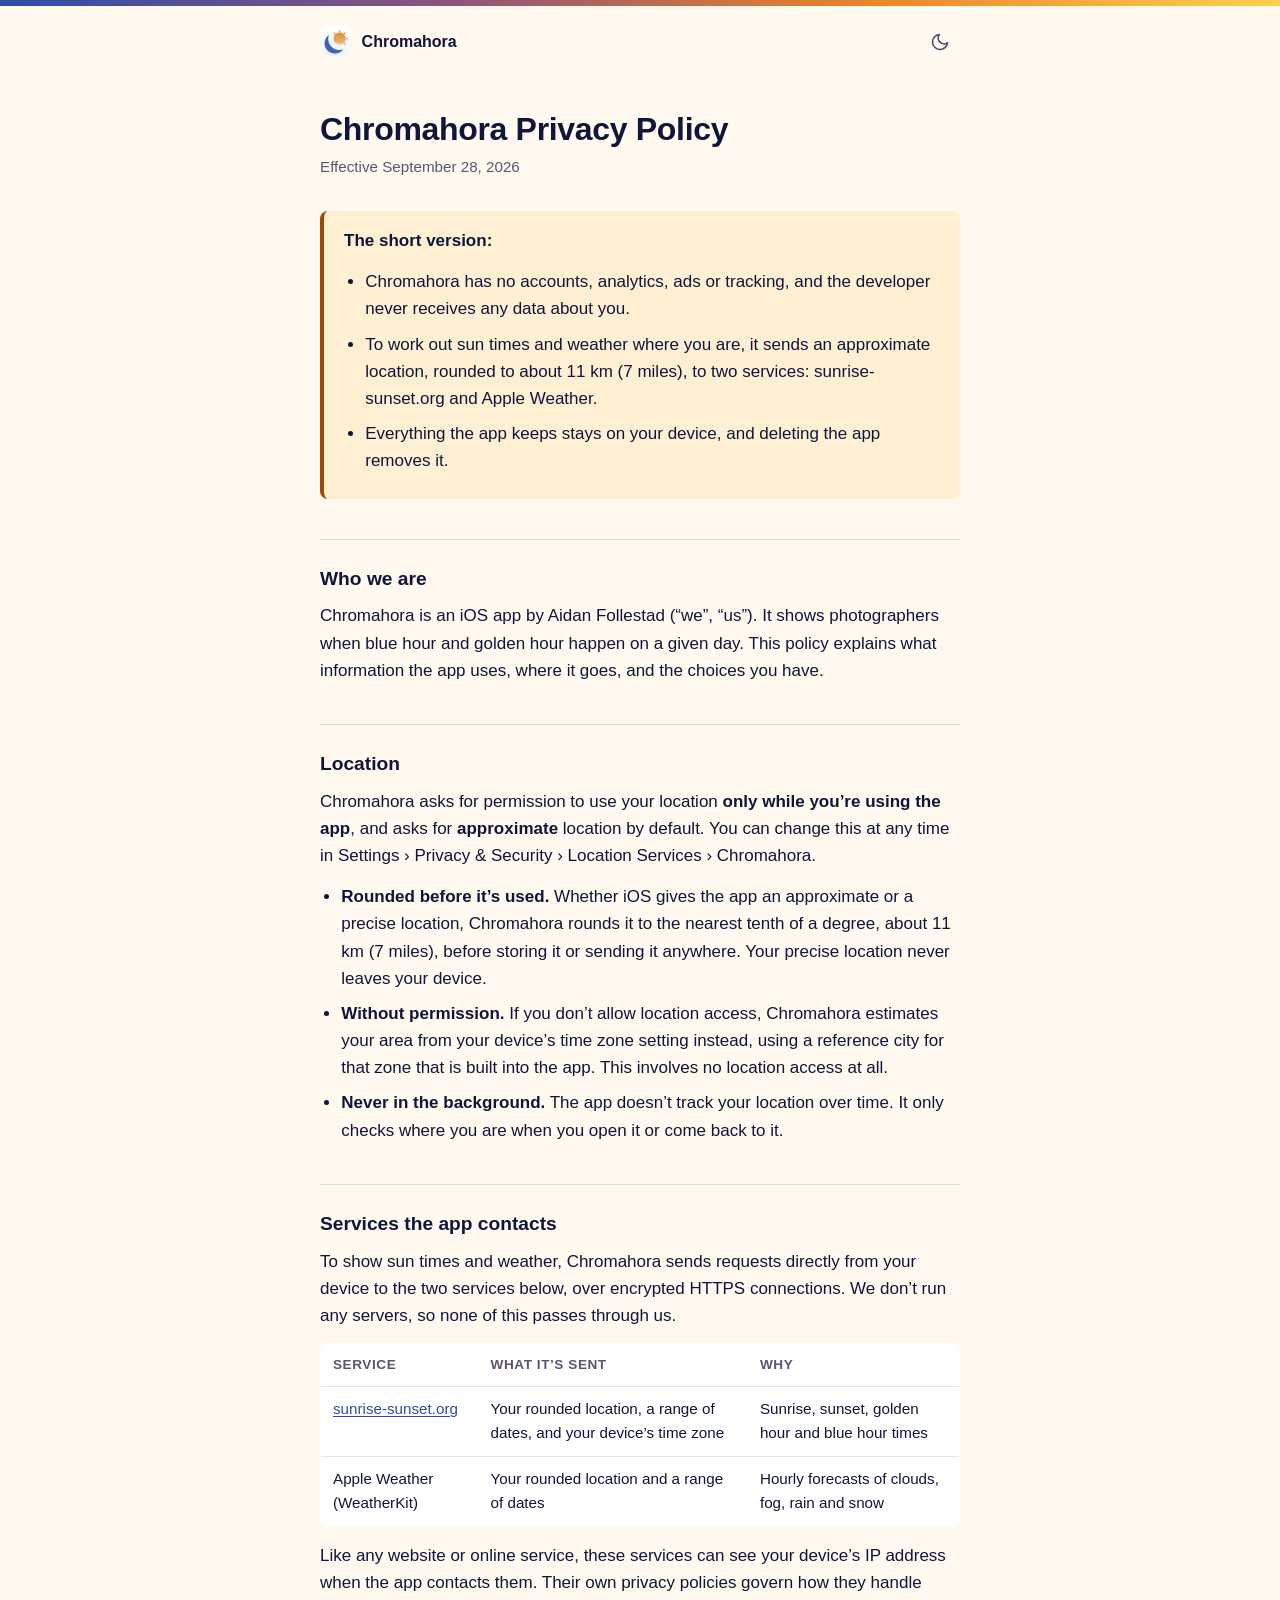
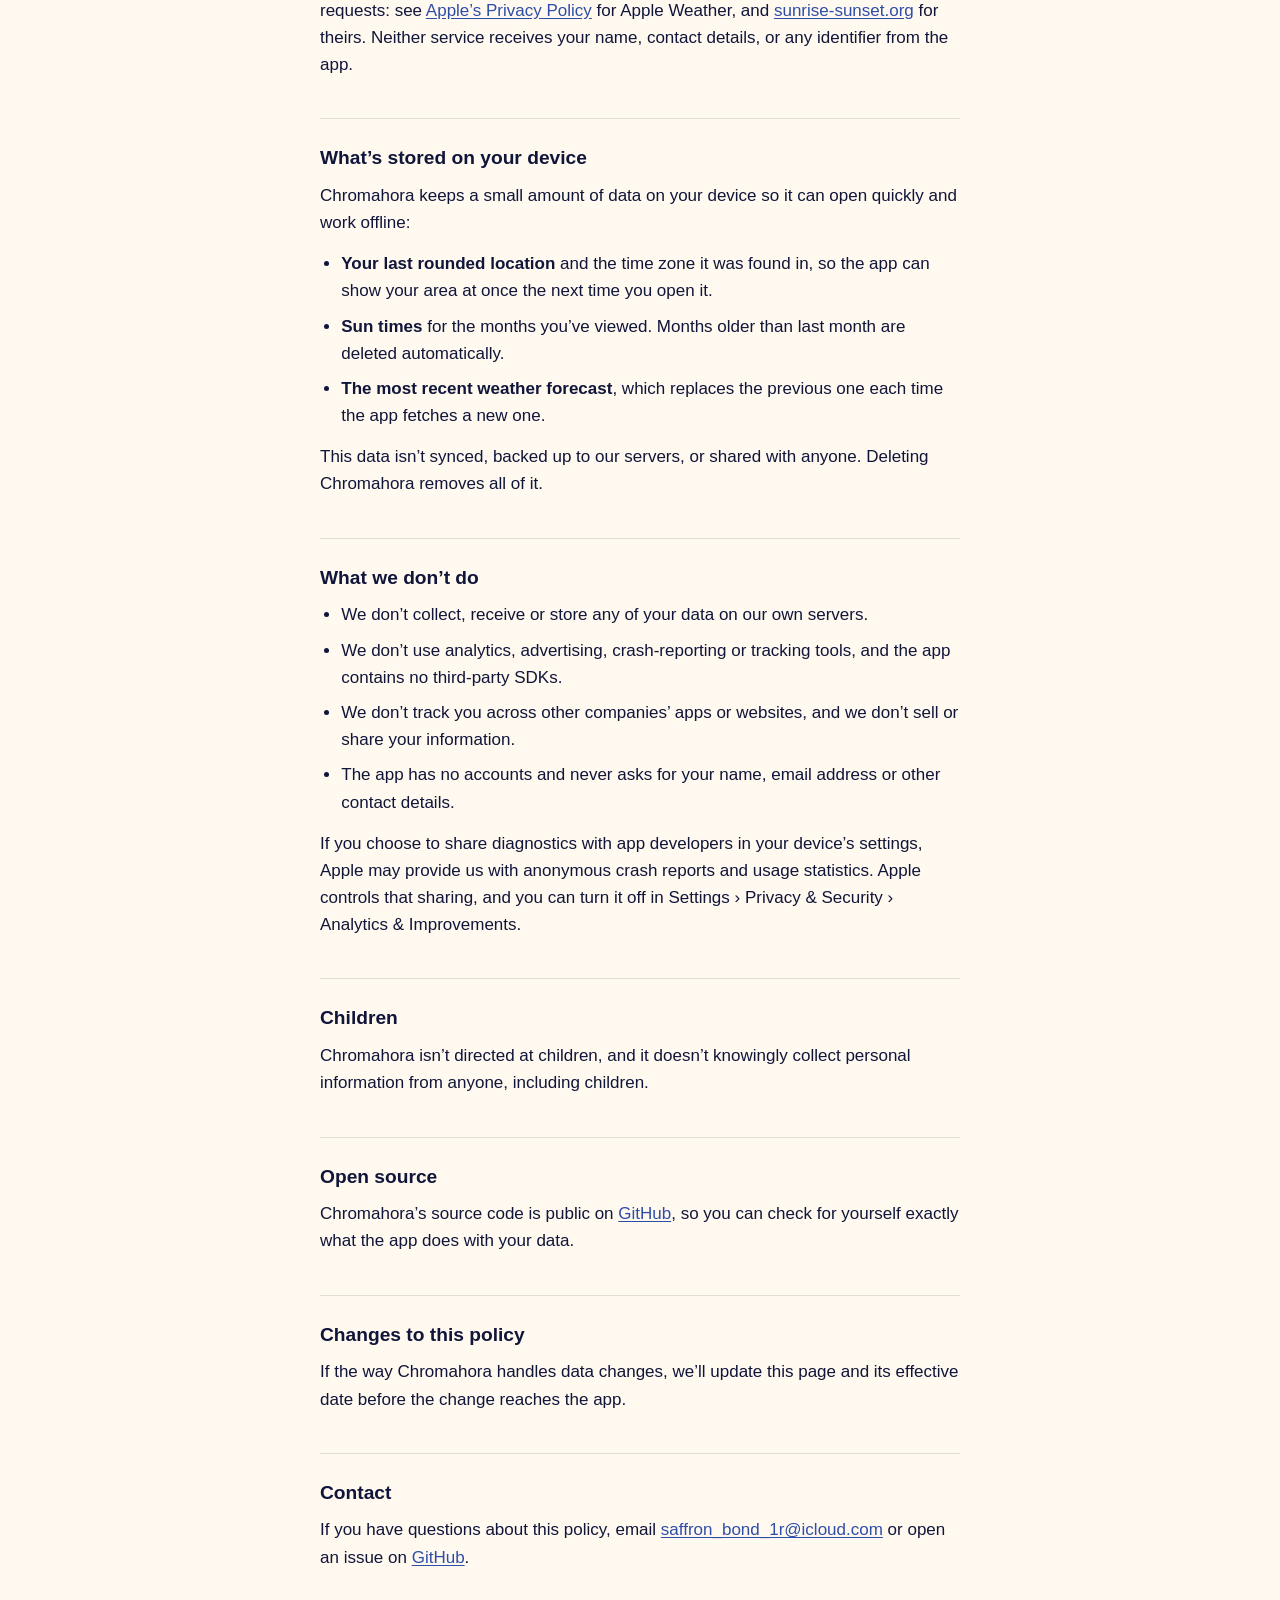
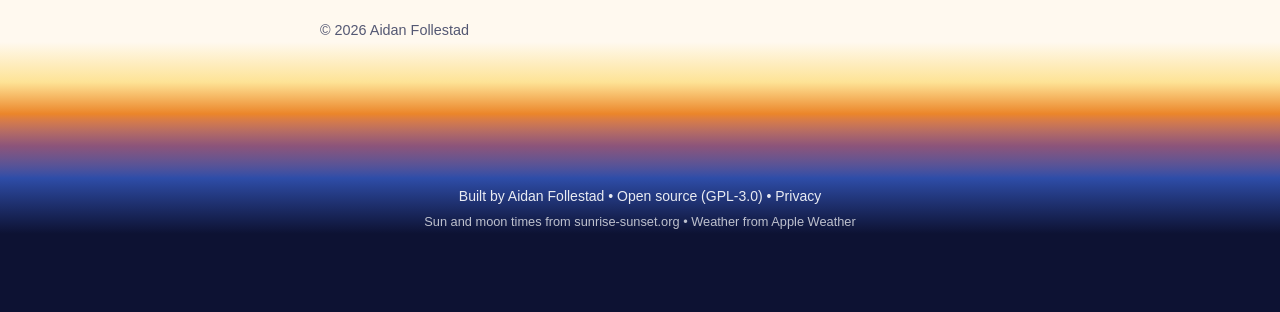
==== privacy.html @ eb7a379a "Move the privacy policy here from af.codes `privacy.html` carries the app's policy over verbatim, st" ====
<!DOCTYPE html>
<html lang="en">

<head>
    <meta charset="utf-8">
    <meta name="viewport" content="width=device-width, initial-scale=1">
    <title>Chromahora Privacy Policy</title>
    <meta name="description" content="How Chromahora handles your location and data.">
    <link rel="canonical" href="https://chromahora.af.codes/privacy.html">

    <meta name="theme-color" content="#fff9ef" media="(prefers-color-scheme: light)">
    <meta name="theme-color" content="#0d1233" media="(prefers-color-scheme: dark)">

    <link rel="icon" href="favicon.png" type="image/png" sizes="96x96">
    <link rel="apple-touch-icon" href="apple-touch-icon.png">

    <link rel="stylesheet" href="styles/index-common.css">
    <link rel="stylesheet" href="styles/privacy.css">

    <link rel="stylesheet" href="styles/index-dark.css" id="theme-dark" media="(prefers-color-scheme: dark)">
    <link rel="stylesheet" href="styles/index-light.css" id="theme-light"
        media="(prefers-color-scheme: no-preference), (prefers-color-scheme: light)">

    <script src="scripts/dark-mode.js" type="text/javascript"></script>
</head>

<body>
    <div class="day-band" aria-hidden="true"></div>

    <header class="policy-bar">
        <a class="policy-home" href="./">
            <picture class="policy-icon">
                <source srcset="images/app-icon-dark.png" data-theme="dark" media="(prefers-color-scheme: dark)">
                <img src="images/app-icon-light.png" alt="" width="256" height="256" decoding="async">
            </picture>
            Chromahora
        </a>
        <button class="top-btn theme-toggle" id="theme-toggle" aria-label="Toggle dark mode">
            <svg class="icon-sun" width="20" height="20" viewBox="0 0 24 24" fill="none" stroke="currentColor" stroke-width="2" stroke-linecap="round" stroke-linejoin="round">
                <circle cx="12" cy="12" r="5"/><line x1="12" y1="1" x2="12" y2="3"/><line x1="12" y1="21" x2="12" y2="23"/><line x1="4.22" y1="4.22" x2="5.64" y2="5.64"/><line x1="18.36" y1="18.36" x2="19.78" y2="19.78"/><line x1="1" y1="12" x2="3" y2="12"/><line x1="21" y1="12" x2="23" y2="12"/><line x1="4.22" y1="19.78" x2="5.64" y2="18.36"/><line x1="18.36" y1="5.64" x2="19.78" y2="4.22"/>
            </svg>
            <svg class="icon-moon" width="20" height="20" viewBox="0 0 24 24" fill="none" stroke="currentColor" stroke-width="2" stroke-linecap="round" stroke-linejoin="round">
                <path d="M21 12.79A9 9 0 1 1 11.21 3 7 7 0 0 0 21 12.79z"/>
            </svg>
        </button>
    </header>

    <!-- The policy's text is the one the app shipped with, moved here from
         af.codes. Change it only with the app's data handling, and update the
         effective date with it. -->
    <main class="policy">
        <header>
            <h1>Chromahora Privacy Policy</h1>
            <p class="meta">Effective September 28, 2026</p>
        </header>

        <div class="summary">
            <p><strong>The short version:</strong></p>
            <ul>
                <li>Chromahora has no accounts, analytics, ads or tracking, and the developer never receives any data about you.</li>
                <li>To work out sun times and weather where you are, it sends an approximate location, rounded to about 11 km (7 miles), to two services: sunrise-sunset.org and Apple Weather.</li>
                <li>Everything the app keeps stays on your device, and deleting the app removes it.</li>
            </ul>
        </div>

        <h2>Who we are</h2>
        <p>Chromahora is an iOS app by Aidan Follestad (“we”, “us”). It shows photographers when blue hour and golden hour happen on a given day. This policy explains what information the app uses, where it goes, and the choices you have.</p>

        <h2>Location</h2>
        <p>Chromahora asks for permission to use your location <strong>only while you’re using the app</strong>, and asks for <strong>approximate</strong> location by default. You can change this at any time in Settings › Privacy &amp; Security › Location Services › Chromahora.</p>
        <ul>
            <li><strong>Rounded before it’s used.</strong> Whether iOS gives the app an approximate or a precise location, Chromahora rounds it to the nearest tenth of a degree, about 11 km (7 miles), before storing it or sending it anywhere. Your precise location never leaves your device.</li>
            <li><strong>Without permission.</strong> If you don’t allow location access, Chromahora estimates your area from your device’s time zone setting instead, using a reference city for that zone that is built into the app. This involves no location access at all.</li>
            <li><strong>Never in the background.</strong> The app doesn’t track your location over time. It only checks where you are when you open it or come back to it.</li>
        </ul>

        <h2>Services the app contacts</h2>
        <p>To show sun times and weather, Chromahora sends requests directly from your device to the two services below, over encrypted HTTPS connections. We don’t run any servers, so none of this passes through us.</p>
        <table>
            <thead>
                <tr><th>Service</th><th>What it’s sent</th><th>Why</th></tr>
            </thead>
            <tbody>
                <tr>
                    <td data-label="Service"><a href="https://sunrise-sunset.org">sunrise-sunset.org</a></td>
                    <td data-label="What it’s sent">Your rounded location, a range of dates, and your device’s time zone</td>
                    <td data-label="Why">Sunrise, sunset, golden hour and blue hour times</td>
                </tr>
                <tr>
                    <td data-label="Service">Apple Weather (WeatherKit)</td>
                    <td data-label="What it’s sent">Your rounded location and a range of dates</td>
                    <td data-label="Why">Hourly forecasts of clouds, fog, rain and snow</td>
                </tr>
            </tbody>
        </table>
        <p>Like any website or online service, these services can see your device’s IP address when the app contacts them. Their own privacy policies govern how they handle requests: see <a href="https://www.apple.com/legal/privacy/">Apple’s Privacy Policy</a> for Apple Weather, and <a href="https://sunrise-sunset.org">sunrise-sunset.org</a> for theirs. Neither service receives your name, contact details, or any identifier from the app.</p>

        <h2>What’s stored on your device</h2>
        <p>Chromahora keeps a small amount of data on your device so it can open quickly and work offline:</p>
        <ul>
            <li><strong>Your last rounded location</strong> and the time zone it was found in, so the app can show your area at once the next time you open it.</li>
            <li><strong>Sun times</strong> for the months you’ve viewed. Months older than last month are deleted automatically.</li>
            <li><strong>The most recent weather forecast</strong>, which replaces the previous one each time the app fetches a new one.</li>
        </ul>
        <p>This data isn’t synced, backed up to our servers, or shared with anyone. Deleting Chromahora removes all of it.</p>

        <h2>What we don’t do</h2>
        <ul>
            <li>We don’t collect, receive or store any of your data on our own servers.</li>
            <li>We don’t use analytics, advertising, crash-reporting or tracking tools, and the app contains no third-party SDKs.</li>
            <li>We don’t track you across other companies’ apps or websites, and we don’t sell or share your information.</li>
            <li>The app has no accounts and never asks for your name, email address or other contact details.</li>
        </ul>
        <p>If you choose to share diagnostics with app developers in your device’s settings, Apple may provide us with anonymous crash reports and usage statistics. Apple controls that sharing, and you can turn it off in Settings › Privacy &amp; Security › Analytics &amp; Improvements.</p>

        <h2>Children</h2>
        <p>Chromahora isn’t directed at children, and it doesn’t knowingly collect personal information from anyone, including children.</p>

        <h2>Open source</h2>
        <p>Chromahora’s source code is public on <a href="https://github.com/afollestad/Chromahora">GitHub</a>, so you can check for yourself exactly what the app does with your data.</p>

        <h2>Changes to this policy</h2>
        <p>If the way Chromahora handles data changes, we’ll update this page and its effective date before the change reaches the app.</p>

        <h2>Contact</h2>
        <p>If you have questions about this policy, email <a href="mailto:saffron_bond_1r@icloud.com">saffron_bond_1r@icloud.com</a> or open an issue on <a href="https://github.com/afollestad/Chromahora/issues">GitHub</a>.</p>

        <footer>© 2026 Aidan Follestad</footer>
    </main>

    <footer class="site-footer">
        <p>
            Built by <a href="https://af.codes" target="_blank">Aidan Follestad</a> &#8226;
            <a href="https://github.com/afollestad/Chromahora">Open source</a>
            (<a href="https://www.gnu.org/licenses/gpl-3.0.html">GPL-3.0</a>) &#8226;
            <a href="privacy.html" aria-current="page">Privacy</a>
        </p>
        <p class="footer-sources">
            Sun and moon times from <a href="https://sunrise-sunset.org">sunrise-sunset.org</a> &#8226;
            Weather from <a href="https://weatherkit.apple.com/legal-attribution.html">Apple Weather</a>
        </p>
    </footer>

    <!-- Do NOT rename this to a generic "back to top" name (jump-to-top, back-to-top,
         scroll-to-top): ad-block cosmetic filters hide those id/class names, which
         makes the button vanish in browsers with a content blocker. -->
    <button class="overview-return" id="overview-return" aria-label="Scroll to top">
        <svg width="20" height="20" viewBox="0 0 24 24" fill="none" stroke="currentColor" stroke-width="2" stroke-linecap="round" stroke-linejoin="round">
            <line x1="12" y1="19" x2="12" y2="5"/>
            <polyline points="5 12 12 5 19 12"/>
        </svg>
    </button>

    <script src="scripts/overview-return.js" type="text/javascript"></script>
</body>

</html>
---- styles/index-common.css ----
/* Theme-independent layout for chromahora.af.codes.
   Color tokens and the skies painted with them live in index-light.css /
   index-dark.css. */

:root {
    --font: -apple-system, BlinkMacSystemFont, "SF Pro Text", "Segoe UI", Roboto, "Helvetica Neue", Arial, sans-serif;

    /* The app's DayPhase colors, plus SkyGradient.duskBridge, the mauve the app
       blends blue and golden hours through instead of a muddy olive. Every sky
       on the page is painted from these. */
    --night: #0d1233;
    --blue-hour: #2e4da8;
    --dusk: #8c547a;
    --golden-hour: #eb8529;
    --daylight: #fcd14d;

    /* Scroll-to-top button geometry. The footer derives its bottom padding from
       these, so the button and the footer text can never collide. */
    --fab-size: 2.5rem;
    --fab-inset: 1.5rem;
}

*,
*::before,
*::after {
    box-sizing: border-box;
}

html {
    -webkit-text-size-adjust: 100%;
    text-size-adjust: 100%;
}

body {
    margin: 0;
    font-family: var(--font);
    line-height: 1.5;
    background: var(--bg);
    color: var(--fg);
    -webkit-font-smoothing: antialiased;
}

h1,
h2,
p {
    margin: 0;
}

img {
    display: block;
    max-width: 100%;
    height: auto;
}

/* Every themed image is a <picture> so it can carry a dark variant. Left
   inline it would put the block-level image in an inline box, adding a
   line-height gap under it. */
picture {
    display: block;
}

a {
    color: inherit;
}

a:focus-visible,
button:focus-visible {
    outline: 2px solid var(--accent);
    outline-offset: 2px;
}

.container {
    max-width: 68rem;
    margin: 0 auto;
    padding: 0 1.25rem;
}

/* Hero ------------------------------------------------------------------- */

.section-hero {
    /* .hero-sky, .top-brand and .top-actions are absolute; without this they
       would anchor to the initial containing block instead of the hero. The
       glow is wider than narrow viewports, so it's clipped here rather than
       scrolling the page sideways. */
    position: relative;
    overflow: hidden;
    overflow: clip;
    padding: 6rem 0 5rem;
    text-align: center;
}

/* The theme sheets paint the sky: a sunrise glow on the light page, a dusk
   glow under stars on the dark one. It fades out before the hero's bottom
   edge, where the clip would otherwise cut the glow off in a line. */
.hero-sky {
    position: absolute;
    inset: 0;
    pointer-events: none;
    -webkit-mask-image: linear-gradient(to bottom, #000 70%, transparent 100%);
    mask-image: linear-gradient(to bottom, #000 70%, transparent 100%);
}

.hero-sky::before {
    content: "";
    position: absolute;
    inset: 0;
}

.hero-copy,
.hero-devices,
.top-brand,
.top-actions {
    position: relative;
    z-index: 1;
}

/* Top brand and actions -------------------------------------------------- */

.top-brand,
.top-actions {
    position: absolute;
    top: 1rem;
    height: 2.5rem;
    display: flex;
    align-items: center;
}

.top-brand {
    left: 1.5rem;
}

.top-actions {
    right: 1.5rem;
    gap: .5rem;
}

.top-brand .brand-logo {
    display: inline-flex;
    padding: .25rem;
    border-radius: 50%;
}

.top-brand .brand-logo img {
    width: 2rem;
    border-radius: 50%;
}

.top-btn {
    display: inline-flex;
    align-items: center;
    justify-content: center;
    width: 2.5rem;
    height: 2.5rem;
    padding: 0;
    border: none;
    border-radius: 50%;
    background: none;
    color: inherit;
    cursor: pointer;
    opacity: .75;
    transition: opacity .2s ease, color .2s ease;
}

@media (hover: hover) and (pointer: fine) {
    .top-btn:hover {
        opacity: 1;
        color: var(--accent);
    }
}

.top-btn:focus-visible {
    opacity: 1;
}

.theme-toggle .icon-sun,
.theme-toggle .icon-moon {
    display: none;
}

/* App icon and title ----------------------------------------------------- */

/* Rendered from AppIcon.icon with Icon Composer's ictool, so the plate, glass
   and corner mask are already in the image; drop-shadow follows its alpha. */
.app-icon {
    width: 7rem;
    margin: 0 auto;
}

.app-icon img {
    width: 100%;
    filter: drop-shadow(0 .6rem 1.2rem var(--icon-shadow));
}

.hero-copy h1 {
    display: inline-block;
    margin-top: 1.5rem;
    font-size: clamp(2.75rem, 7vw, 4.25rem);
    font-weight: 700;
    letter-spacing: -.035em;
    line-height: 1.1;
    color: var(--fg);
}

/* The name is painted with the day's light, blue hour through golden hour,
   wherever text can be a gradient's clip; elsewhere it stays plain --fg. */
@supports ((-webkit-background-clip: text) or (background-clip: text)) {
    .hero-copy h1 {
        background: var(--title-gradient);
        -webkit-background-clip: text;
        background-clip: text;
        -webkit-text-fill-color: transparent;
    }
}

.tagline {
    max-width: 35rem;
    margin: 1rem auto 0;
    font-size: clamp(1.05rem, 1.6vw, 1.2rem);
    line-height: 1.55;
    color: var(--secondary);
}

/* Buttons ---------------------------------------------------------------- */

.cta-row {
    display: flex;
    flex-wrap: wrap;
    justify-content: center;
    gap: .75rem;
    margin-top: 2rem;
}

.app-store,
.btn-ghost {
    border-radius: .55rem;
    transition: transform .3s cubic-bezier(0.34, 1.56, 0.64, 1);
}

/* Apple's badge artwork, unaltered and at least the 40px tall its guidelines
   ask for. Its own rounded corners set the ghost button's radius. */
.app-store img {
    width: auto;
    height: 3rem;
}

.btn-ghost {
    display: inline-flex;
    align-items: center;
    justify-content: center;
    gap: .5rem;
    height: 3rem;
    padding: 0 1.2rem;
    border: 1px solid var(--hairline-strong);
    background: var(--ghost-bg);
    -webkit-backdrop-filter: blur(12px);
    backdrop-filter: blur(12px);
    color: var(--fg);
    font-size: .95rem;
    font-weight: 600;
    text-decoration: none;
    white-space: nowrap;
}

/* Two-line label, shorter together than the button, so it stays level with
   the badge. */
.btn-stack {
    display: inline-flex;
    flex-direction: column;
    align-items: center;
    line-height: 1.15;
}

.btn-subtext {
    font-size: .7rem;
    font-weight: 500;
    color: var(--secondary);
}

@media (hover: hover) and (pointer: fine) {
    .app-store:hover,
    .btn-ghost:hover {
        transform: scale(1.03);
    }
}

/* Devices ---------------------------------------------------------------- */

/* The captures are full-screen and square-cornered. Each frame sizes from its
   screen width, --w, so the bezel and both radii scale with it at every
   width. */
.device {
    position: relative;
    margin: 0 auto;
    padding: var(--bezel);
    width: calc(var(--w) + 2 * var(--bezel));
    border-radius: calc(var(--radius) + var(--bezel));
    background: #050506;
    box-shadow:
        inset 0 0 0 1px rgba(255, 255, 255, .1),
        0 0 0 1px var(--device-rim),
        0 2px 4px rgba(0, 0, 0, .08),
        0 1.5rem 3rem -1rem var(--device-shadow),
        0 3rem 6rem -2rem var(--device-shadow);
}

.device img {
    width: 100%;
    border-radius: var(--radius);
}

/* iPhone 18 Pro: a 402pt-wide screen with 62pt display corners. */
.phone {
    --w: min(290px, 62vw);
    --bezel: calc(var(--w) * .036);
    --radius: calc(var(--w) * .154);
}

.phone img {
    aspect-ratio: 603 / 1311;
}

/* The Dynamic Island draws outside the app, so the captures leave room for it
   without showing it: 126 by 37pt, 11pt below the screen's top edge. */
.phone::after {
    content: "";
    position: absolute;
    top: calc(var(--bezel) + var(--w) * .027);
    left: 50%;
    width: calc(var(--w) * .313);
    height: calc(var(--w) * .093);
    border-radius: 999px;
    background: #000;
    transform: translateX(-50%);
}

/* iPad Pro 13-inch: a 1032pt-wide screen with 18pt display corners. */
.tablet {
    --w: min(400px, 80vw);
    --bezel: calc(var(--w) * .03);
    --radius: calc(var(--w) * .0175);
}

.tablet img {
    aspect-ratio: 1032 / 1376;
}

/* Apple Watch Series 12 (46mm). Its display is black around the content, so
   a black bezel lets the screen's edge vanish the way it does on the watch,
   inside a ring of case and a Digital Crown on the right. */
.watch {
    --w: min(160px, 30vw);
    --bezel: calc(var(--w) * .07);
    --radius: calc(var(--w) * .2);
    --case: calc(var(--w) * .03);
    background: #000;
    box-shadow:
        inset 0 0 0 1px rgba(255, 255, 255, .08),
        0 0 0 var(--case) var(--watch-case),
        0 0 0 calc(var(--case) + 1px) var(--device-rim),
        0 1rem 2rem -.75rem var(--device-shadow),
        0 2rem 4rem -1.5rem var(--device-shadow);
}

.watch img {
    aspect-ratio: 416 / 496;
}

.watch::after {
    content: "";
    position: absolute;
    top: 22%;
    right: calc(-1 * var(--case) - var(--w) * .045);
    width: calc(var(--w) * .06);
    height: calc(var(--w) * .2);
    border-radius: calc(var(--w) * .02);
    background: var(--watch-crown);
    box-shadow: 0 0 0 1px var(--device-rim);
}

/* The phone stays on the copy's center line, since the watch is often below
   the fold on first load, and centering the pair would leave the phone off
   center alone. The watch's box is 1.14 screens wide, so .57 centers it on the
   phone's right edge. It hangs below the phone, clear of the timeline's
   labels, and 22vw keeps its crown at least 15px from the viewport's edge on
   phones. */
.hero-devices {
    --watch-w: min(150px, 22vw);
    width: fit-content;
    margin: 4rem auto 0;
}

.hero-devices .phone {
    --w: min(300px, 58vw);
}

.hero-devices .watch {
    --w: var(--watch-w);
    position: absolute;
    left: calc(100% - var(--watch-w) * .57);
    bottom: -4%;
}

/* Features --------------------------------------------------------------- */

.section-feature {
    padding: 5rem 0;
}

.feature-split {
    max-width: 60rem;
    display: grid;
    grid-template-columns: 1fr 1fr;
    align-items: center;
    gap: 4rem;
}

.feature-split-reverse .feature-text {
    order: 2;
}

.feature-text {
    max-width: 28rem;
    justify-self: center;
}

.section-centered {
    text-align: center;
}

.section-centered .feature-copy {
    max-width: 36rem;
    margin-left: auto;
    margin-right: auto;
}

.section-feature h2 {
    margin-top: 1rem;
    font-size: clamp(1.9rem, 3.5vw, 2.6rem);
    font-weight: 700;
    letter-spacing: -.03em;
    line-height: 1.1;
}

.feature-copy {
    margin-top: 1rem;
    font-size: 1.1rem;
    line-height: 1.6;
    color: var(--secondary);
}

/* Section labels are tinted capsules like the app's own timeline labels, each
   filled with a phase's color. */
.chip {
    display: inline-flex;
    padding: .3rem .85rem;
    border-radius: 999px;
    background: var(--chip-bg);
    color: var(--chip-fg);
    font-size: .875rem;
    font-weight: 600;
    box-shadow:
        inset 0 0 0 1px rgba(255, 255, 255, .2),
        inset 0 1px 0 rgba(255, 255, 255, .3),
        0 1px 2px rgba(0, 0, 0, .1),
        0 .35rem .9rem -.35rem var(--chip-bg);
}

.chip-blue {
    --chip-bg: var(--blue-hour);
    --chip-fg: #fff;
}

.chip-golden {
    --chip-bg: var(--golden-hour);
    --chip-fg: #1a1205;
}

.chip-daylight {
    --chip-bg: var(--daylight);
    --chip-fg: #1a1205;
}

.chip-mauve {
    --chip-bg: var(--dusk);
    --chip-fg: #fff;
}

.chip-night {
    --chip-bg: var(--night);
    --chip-fg: #fff;
}

/* Widgets ---------------------------------------------------------------- */

/* A medium widget's image is two small ones plus 36px at the captures' 2x, so
   the gap is that share of a column at every width, and rows stay level. Four
   columns, three gaps and the wallpaper's padding come to 4.93 columns. The
   wallpaper keeps every widget's sky clear of the page behind it, night's
   included. */
.section-centered .container {
    container-type: inline-size;
}

.widget-grid {
    --columns: 4;
    --span: 4.93;
    /* 100vw counts a desktop scrollbar, so the fallback leaves room for one. */
    --col: min(166px, calc((100vw - 3.75rem) / var(--span)));
    --widget-gap: calc(var(--col) * 36 / 332);
    display: grid;
    grid-template-columns: repeat(var(--columns), var(--col));
    grid-auto-flow: dense;
    gap: var(--widget-gap);
    width: fit-content;
    margin: 3rem auto 0;
    padding: calc(var(--col) * .3);
    border-radius: calc(var(--col) * .3);
    background: var(--wallpaper);
    box-shadow: var(--wallpaper-shadow);
}

@supports (width: 1cqi) {
    .widget-grid {
        --col: min(166px, calc(100cqi / var(--span)));
    }
}

.widget {
    width: 100%;
    filter: drop-shadow(0 .4rem .8rem rgba(0, 0, 0, .18));
}

.widget-medium {
    grid-column: span 2;
}

/* Watch ------------------------------------------------------------------ */

.watch-row {
    display: flex;
    justify-content: center;
    gap: clamp(1rem, 5vw, 3.5rem);
    margin-top: 3.5rem;
}

.watch-row .watch {
    --w: min(170px, 21vw);
    margin: 0;
}

/* Footer ----------------------------------------------------------------- */

.site-footer {
    /* The scroll-to-top button is fixed over the bottom-right corner, and at
       narrow widths this text is wide enough to run under it once the page is
       scrolled to the end. Reserve the button's band plus a gap. */
    padding: 9rem 1.25rem calc(var(--fab-inset) + var(--fab-size) + 1rem);
    text-align: center;
    font-size: .875rem;
    color: var(--footer-fg);
}

.footer-sources {
    margin-top: .35rem;
    font-size: .8rem;
    opacity: .8;
}

.site-footer a {
    text-decoration: none;
}

@media (hover: hover) and (pointer: fine) {
    .site-footer a:hover {
        text-decoration: underline;
    }
}

/* Scroll-to-top ---------------------------------------------------------- */

/* Do NOT rename this to a generic "back to top" name (jump-to-top, back-to-top,
   scroll-to-top): ad-block cosmetic filters hide those id/class names, which
   makes the button vanish in browsers with a content blocker. Glass, like the
   app's floating chrome. */
.overview-return {
    position: fixed;
    right: var(--fab-inset);
    bottom: var(--fab-inset);
    z-index: 300;
    display: flex;
    align-items: center;
    justify-content: center;
    width: var(--fab-size);
    height: var(--fab-size);
    padding: 0;
    border: 1px solid var(--fab-border);
    border-radius: 50%;
    background: var(--fab-bg);
    -webkit-backdrop-filter: blur(12px) saturate(160%);
    backdrop-filter: blur(12px) saturate(160%);
    color: var(--fab-fg);
    box-shadow: 0 4px 16px var(--fab-shadow);
    cursor: pointer;
    opacity: 0;
    visibility: hidden;
    transform: translateY(.5rem);
    transition: opacity .25s ease, transform .3s cubic-bezier(0.34, 1.56, 0.64, 1), visibility .25s ease;
}

.overview-return.visible {
    opacity: 1;
    visibility: visible;
    transform: translateY(0);
}

@media (hover: hover) and (pointer: fine) {
    .overview-return.visible:hover {
        transform: translateY(0) scale(1.05);
    }
}

/* Responsive ------------------------------------------------------------- */

@media (max-width: 820px) {
    .section-feature {
        padding: 4rem 0;
    }

    .feature-split {
        grid-template-columns: 1fr;
        gap: 2.5rem;
        text-align: center;
    }

    .feature-split-reverse .feature-text {
        order: 0;
    }

    .feature-text {
        max-width: 34rem;
    }
}

/* Two columns, where four would shrink a widget's text past reading. A medium
   widget takes a row, and dense flow pulls the small ones up in pairs. */
@media (max-width: 760px) {
    .widget-grid {
        --columns: 2;
        --span: 2.71;
    }
}

@media (max-width: 600px) {
    .section-hero {
        padding: 5rem 0 3.5rem;
    }

    .app-icon {
        width: 5.5rem;
    }

    .hero-devices {
        margin-top: 3rem;
    }
}

@media (prefers-reduced-motion: reduce) {
    *,
    *::before,
    *::after {
        transition-duration: .01ms !important;
        animation-duration: .01ms !important;
    }

    .app-store:hover,
    .btn-ghost:hover,
    .overview-return.visible:hover {
        transform: none;
    }
}
---- styles/privacy.css ----
/* Layout for privacy.html, the policy the App Store listing links to. Its
   colors are the theme sheets' tokens, so it follows the same toggle as the
   home page. */

/* The day's light, blue hour through daylight, along the top of the page. */
.day-band {
    height: 6px;
    background: linear-gradient(90deg, var(--blue-hour), var(--dusk) 35%, var(--golden-hour) 68%, var(--daylight));
}

/* As wide as the text below it, so the way home and the toggle line up with
   the policy rather than the window's corners. */
.policy-bar {
    display: flex;
    align-items: center;
    justify-content: space-between;
    max-width: 42.5rem;
    margin: 0 auto;
    padding: 1rem 1.25rem 0;
}

.policy-home {
    display: inline-flex;
    align-items: center;
    gap: .6rem;
    border-radius: .5rem;
    font-weight: 600;
    text-decoration: none;
}

@media (hover: hover) and (pointer: fine) {
    .policy-home:hover {
        color: var(--accent);
    }
}

.policy-icon {
    width: 2rem;
}

.policy-icon img {
    width: 100%;
}

.policy {
    max-width: 42.5rem;
    margin: 0 auto;
    padding: 3rem 1.25rem 0;
    font-size: 1.0625rem;
    line-height: 1.6;
}

.policy header {
    margin-bottom: 2rem;
}

.policy h1 {
    margin: 0 0 .4rem;
    font-size: 2rem;
    line-height: 1.2;
    letter-spacing: -.01em;
}

.policy .meta {
    margin: 0;
    color: var(--secondary);
    font-size: .95rem;
}

.policy h2 {
    margin: 2.5rem 0 .5rem;
    padding-top: 1.5rem;
    border-top: 1px solid var(--hairline);
    font-size: 1.2rem;
}

.policy p,
.policy ul {
    margin: 0 0 .875rem;
}

.policy ul {
    padding-left: 1.25em;
}

.policy li {
    margin-bottom: .5rem;
}

.policy a {
    color: var(--link);
    text-underline-offset: 2px;
}

.policy strong {
    font-weight: 600;
}

.policy .summary {
    margin: 0 0 .5rem;
    padding: 1rem 1.25rem;
    border-left: 4px solid var(--accent);
    border-radius: .5rem;
    background: var(--callout);
}

.policy .summary p:last-child,
.policy .summary ul:last-child {
    margin-bottom: 0;
}

.policy table {
    width: 100%;
    margin: .5rem 0 1rem;
    border: 1px solid var(--hairline);
    border-collapse: collapse;
    border-radius: .5rem;
    overflow: hidden;
    background: var(--surface);
    font-size: .95rem;
}

.policy th,
.policy td {
    padding: .625rem .75rem;
    border-bottom: 1px solid var(--hairline);
    text-align: left;
    vertical-align: top;
}

.policy tr:last-child td {
    border-bottom: 0;
}

.policy th {
    color: var(--secondary);
    font-size: .85rem;
    font-weight: 600;
    letter-spacing: .04em;
    text-transform: uppercase;
}

.policy footer {
    margin-top: 3rem;
    color: var(--secondary);
    font-size: .9rem;
}

/* The table stacks into a card per service, each cell labeled from its
   data-label, since three columns of prose don't fit a phone. */
@media (max-width: 520px) {
    .policy {
        padding-top: 2rem;
        font-size: 1rem;
    }

    .policy h1 {
        font-size: 1.6rem;
    }

    .policy table,
    .policy thead,
    .policy tbody,
    .policy tr,
    .policy th,
    .policy td {
        display: block;
    }

    .policy thead {
        display: none;
    }

    .policy tr {
        padding: .375rem 0;
        border-bottom: 1px solid var(--hairline);
    }

    .policy tr:last-child {
        border-bottom: 0;
    }

    .policy td {
        padding: .25rem .75rem;
        border-bottom: 0;
    }

    .policy td::before {
        content: attr(data-label);
        display: block;
        color: var(--secondary);
        font-size: .8rem;
        font-weight: 600;
        letter-spacing: .04em;
        text-transform: uppercase;
    }
}
---- styles/index-dark.css ----
/* Dark theme: the page is the app's night, opening on a dusk glow under stars
   and closing on the first light before dawn.
   Don't forget to update the theme colors in scripts/dark-mode.js if --bg changes,
   and re-export images/og-image.png, which bakes it in as its canvas. */

:root {
    color-scheme: dark;

    --bg: #0d1233;
    --fg: #f3f1ec;
    --secondary: #a6abc8;
    /* AccentColor's dark variant. */
    --accent: #e07a1f;
    /* Links in running text, as on the privacy policy: blue hour lifted to 8:1 on --bg. */
    --link: #8fa8ff;
    --hairline: rgba(243, 241, 236, .12);
    --hairline-strong: rgba(243, 241, 236, .22);
    --surface: rgba(255, 255, 255, .04);
    --callout: #1c2350;
    --ghost-bg: rgba(255, 255, 255, .04);
    --icon-shadow: rgba(0, 0, 0, .45);
    --device-rim: #3f414f;
    --device-shadow: rgba(0, 0, 0, .55);
    --watch-case: #2c2d35;
    --watch-crown: linear-gradient(to right, #2c2d35, #4b4d58);
    /* Blue hour and the mauve are lifted, as the watch lifts blue hour for its
       face, since the app's own are too dark for text on night. */
    --title-gradient: linear-gradient(100deg, #7fa2ff 5%, #c98bb8 40%, #f09a45 72%, #fcd14d 98%);
    --wallpaper: linear-gradient(160deg, #3a59b8 0%, #6a5594 52%, #8c547a 100%);
    --wallpaper-shadow: inset 0 0 0 1px rgba(255, 255, 255, .08), 0 1.5rem 3rem -1rem rgba(0, 0, 0, .5);
    --footer-fg: #a6abc8;
    --fab-bg: rgba(13, 18, 51, .5);
    --fab-border: rgba(255, 255, 255, .3);
    --fab-fg: #ffffff;
    --fab-shadow: rgba(0, 0, 0, .35);
}

html {
    background: var(--bg);
}

.theme-toggle .icon-sun {
    display: block;
}

/* Dusk behind the devices: golden hour's last glow through the dusk bridge
   into blue hour. */
.hero-sky {
    background: radial-gradient(ellipse 760px 560px at 50% 72%,
        rgba(235, 133, 41, .5) 0%, rgba(140, 84, 122, .32) 35%, rgba(46, 77, 168, .22) 62%, rgba(46, 77, 168, 0) 100%);
}

/* Stars, fading out before they reach the glow. */
.hero-sky::before {
    background: url("../images/stars.svg") top center / 640px 400px repeat;
    -webkit-mask-image: linear-gradient(to bottom, #000 0%, rgba(0, 0, 0, .55) 30%, transparent 60%);
    mask-image: linear-gradient(to bottom, #000 0%, rgba(0, 0, 0, .55) 30%, transparent 60%);
}

/* First light: blue hour rising through the dusk bridge toward golden hour at
   the page's bottom edge. */
.site-footer {
    background: linear-gradient(to bottom,
        rgba(46, 77, 168, 0) 30%, rgba(46, 77, 168, .3) 70%, rgba(140, 84, 122, .32) 88%, rgba(235, 133, 41, .3) 100%);
    background: linear-gradient(to bottom in oklab,
        rgba(46, 77, 168, 0) 30%, rgba(46, 77, 168, .3) 70%, rgba(140, 84, 122, .32) 88%, rgba(235, 133, 41, .3) 100%);
}
---- styles/index-light.css ----
/* Light theme: the page is daylight, opening on a sunrise and closing on a
   sunset into night.
   Don't forget to update the theme colors in scripts/dark-mode.js if --bg changes. */

:root {
    color-scheme: light;

    --bg: #fff9ef;
    --fg: #10153a;
    --secondary: #545873;
    /* AccentColor's light variant. */
    --accent: #9e4a06;
    /* Links in running text, as on the privacy policy: blue hour, 7.3:1 on --bg. */
    --link: #2e4da8;
    --hairline: rgba(16, 21, 58, .12);
    --hairline-strong: rgba(16, 21, 58, .2);
    --surface: #ffffff;
    --callout: #fff0d4;
    --ghost-bg: rgba(255, 255, 255, .55);
    --icon-shadow: rgba(16, 21, 58, .2);
    --device-rim: #a3a3aa;
    --device-shadow: rgba(16, 21, 58, .3);
    --watch-case: #cfd0d6;
    --watch-crown: linear-gradient(to right, #b4b5bc, #e6e7eb);
    /* Golden hour's own orange is too light for text on --bg, so the name ends
       on a deeper one. */
    --title-gradient: linear-gradient(100deg, #2e4da8 5%, #8c547a 50%, #c25e12 95%);
    --wallpaper: linear-gradient(160deg, #3a59b8 0%, #6a5594 52%, #8c547a 100%);
    --wallpaper-shadow: 0 1.5rem 3rem -1rem rgba(16, 21, 58, .32);
    --footer-fg: rgba(255, 255, 255, .9);
    --fab-bg: rgba(255, 249, 239, .6);
    --fab-border: rgba(16, 21, 58, .15);
    --fab-fg: #10153a;
    --fab-shadow: rgba(16, 21, 58, .2);
}

/* The canvas is night, and only the body is daylight, so overscrolling past
   either end shows the night before sunrise and after sunset, the color the
   footer ends on, rather than a strip of daylight under it. */
html {
    background: #0d1233;
}

.theme-toggle .icon-moon {
    display: block;
}

/* Sunrise behind the devices: daylight through golden hour, fading out
   through the dusk bridge. */
.hero-sky {
    background: radial-gradient(ellipse 760px 560px at 50% 72%,
        rgba(252, 209, 77, .75) 0%, rgba(235, 133, 41, .35) 45%, rgba(140, 84, 122, .12) 75%, rgba(140, 84, 122, 0) 100%);
}

/* Sunset into night: daylight, golden hour, the dusk bridge and blue hour. The
   stops are measured from the footer's 9rem top padding, so its text always
   starts past blue hour. */
.site-footer {
    background: linear-gradient(to bottom,
        rgba(252, 209, 77, 0) 0, rgba(252, 209, 77, .55) 2.5rem, #eb8529 4.5rem, #8c547a 6.5rem, #2e4da8 8.5rem, #0d1233 12rem);
    background: linear-gradient(to bottom in oklab,
        rgba(252, 209, 77, 0) 0, rgba(252, 209, 77, .55) 2.5rem, #eb8529 4.5rem, #8c547a 6.5rem, #2e4da8 8.5rem, #0d1233 12rem);
}
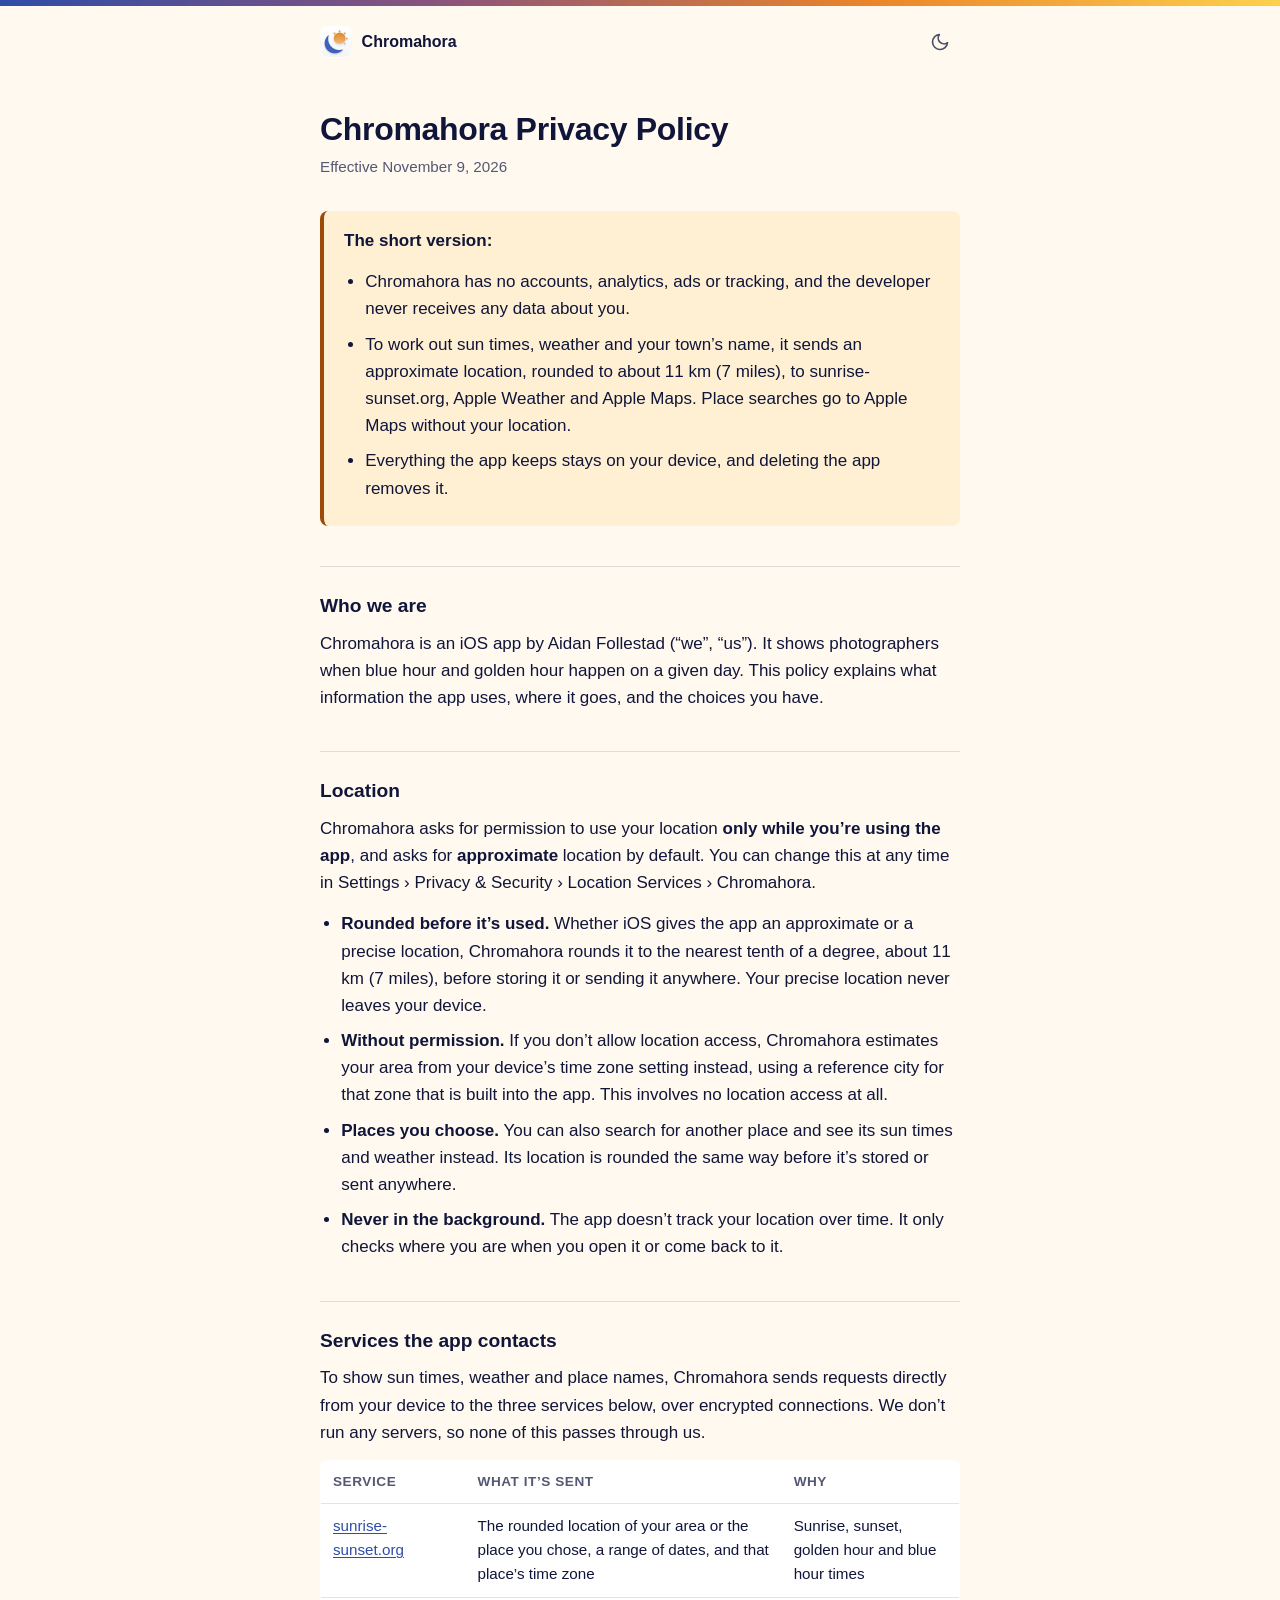
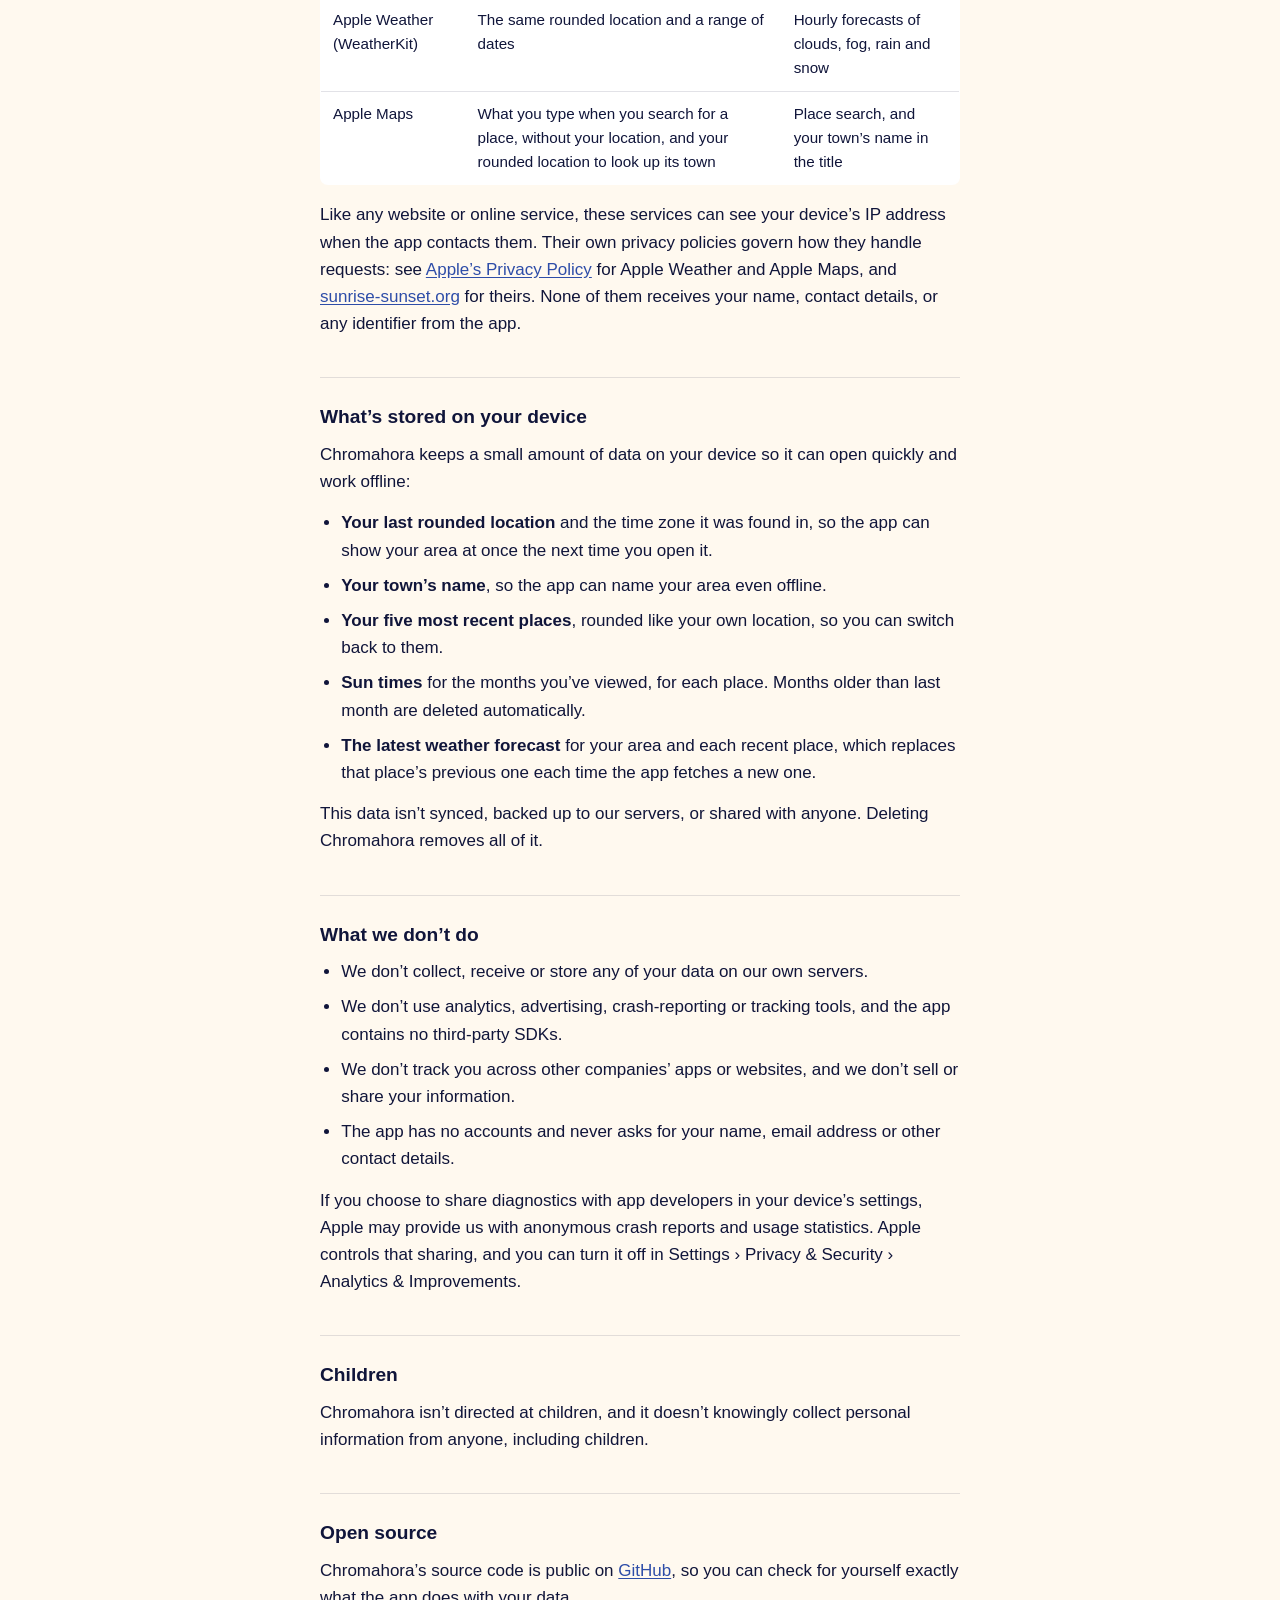
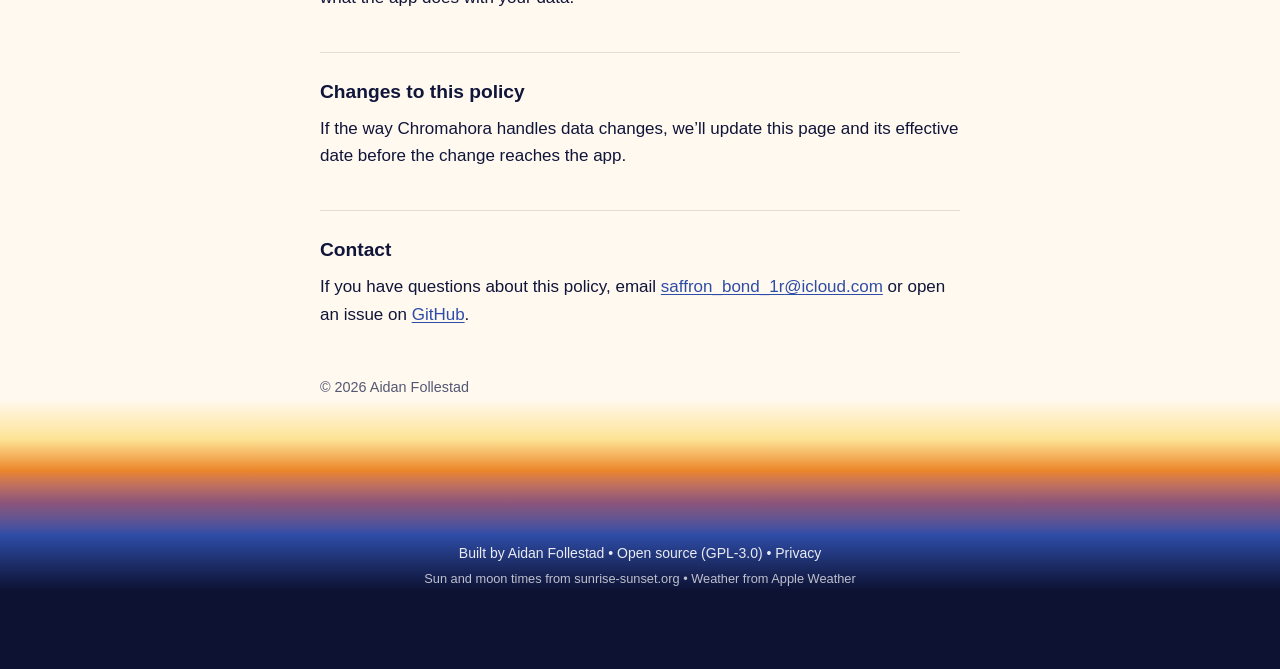
==== commit 541e7229: "Cover Apple Maps and chosen places in the privacy policy Since 1.2, Chromahora asks Apple Maps for p" ====
--- a/privacy.html
+++ b/privacy.html
@@ -35,11 +35,11 @@
             </picture>
             Chromahora
         </a>
-        <button class="top-btn theme-toggle" id="theme-toggle" aria-label="Toggle dark mode">
-            <svg class="icon-sun" width="20" height="20" viewBox="0 0 24 24" fill="none" stroke="currentColor" stroke-width="2" stroke-linecap="round" stroke-linejoin="round">
+        <button class="top-btn theme-toggle" id="theme-toggle" type="button" aria-label="Dark mode">
+            <svg class="icon-sun" width="20" height="20" viewBox="0 0 24 24" fill="none" stroke="currentColor" stroke-width="2" stroke-linecap="round" stroke-linejoin="round" aria-hidden="true">
                 <circle cx="12" cy="12" r="5"/><line x1="12" y1="1" x2="12" y2="3"/><line x1="12" y1="21" x2="12" y2="23"/><line x1="4.22" y1="4.22" x2="5.64" y2="5.64"/><line x1="18.36" y1="18.36" x2="19.78" y2="19.78"/><line x1="1" y1="12" x2="3" y2="12"/><line x1="21" y1="12" x2="23" y2="12"/><line x1="4.22" y1="19.78" x2="5.64" y2="18.36"/><line x1="18.36" y1="5.64" x2="19.78" y2="4.22"/>
             </svg>
-            <svg class="icon-moon" width="20" height="20" viewBox="0 0 24 24" fill="none" stroke="currentColor" stroke-width="2" stroke-linecap="round" stroke-linejoin="round">
+            <svg class="icon-moon" width="20" height="20" viewBox="0 0 24 24" fill="none" stroke="currentColor" stroke-width="2" stroke-linecap="round" stroke-linejoin="round" aria-hidden="true">
                 <path d="M21 12.79A9 9 0 1 1 11.21 3 7 7 0 0 0 21 12.79z"/>
             </svg>
         </button>
@@ -51,14 +51,14 @@
     <main class="policy">
         <header>
             <h1>Chromahora Privacy Policy</h1>
-            <p class="meta">Effective September 28, 2026</p>
+            <p class="meta">Effective November 9, 2026</p>
         </header>
 
         <div class="summary">
             <p><strong>The short version:</strong></p>
             <ul>
                 <li>Chromahora has no accounts, analytics, ads or tracking, and the developer never receives any data about you.</li>
-                <li>To work out sun times and weather where you are, it sends an approximate location, rounded to about 11 km (7 miles), to two services: sunrise-sunset.org and Apple Weather.</li>
+                <li>To work out sun times, weather and your town’s name, it sends an approximate location, rounded to about 11 km (7 miles), to sunrise-sunset.org, Apple Weather and Apple Maps. Place searches go to Apple Maps without your location.</li>
                 <li>Everything the app keeps stays on your device, and deleting the app removes it.</li>
             </ul>
         </div>
@@ -71,11 +71,12 @@
         <ul>
             <li><strong>Rounded before it’s used.</strong> Whether iOS gives the app an approximate or a precise location, Chromahora rounds it to the nearest tenth of a degree, about 11 km (7 miles), before storing it or sending it anywhere. Your precise location never leaves your device.</li>
             <li><strong>Without permission.</strong> If you don’t allow location access, Chromahora estimates your area from your device’s time zone setting instead, using a reference city for that zone that is built into the app. This involves no location access at all.</li>
+            <li><strong>Places you choose.</strong> You can also search for another place and see its sun times and weather instead. Its location is rounded the same way before it’s stored or sent anywhere.</li>
             <li><strong>Never in the background.</strong> The app doesn’t track your location over time. It only checks where you are when you open it or come back to it.</li>
         </ul>
 
         <h2>Services the app contacts</h2>
-        <p>To show sun times and weather, Chromahora sends requests directly from your device to the two services below, over encrypted HTTPS connections. We don’t run any servers, so none of this passes through us.</p>
+        <p>To show sun times, weather and place names, Chromahora sends requests directly from your device to the three services below, over encrypted connections. We don’t run any servers, so none of this passes through us.</p>
         <table>
             <thead>
                 <tr><th>Service</th><th>What it’s sent</th><th>Why</th></tr>
@@ -83,24 +84,31 @@
             <tbody>
                 <tr>
                     <td data-label="Service"><a href="https://sunrise-sunset.org">sunrise-sunset.org</a></td>
-                    <td data-label="What it’s sent">Your rounded location, a range of dates, and your device’s time zone</td>
+                    <td data-label="What it’s sent">The rounded location of your area or the place you chose, a range of dates, and that place’s time zone</td>
                     <td data-label="Why">Sunrise, sunset, golden hour and blue hour times</td>
                 </tr>
                 <tr>
                     <td data-label="Service">Apple Weather (WeatherKit)</td>
-                    <td data-label="What it’s sent">Your rounded location and a range of dates</td>
+                    <td data-label="What it’s sent">The same rounded location and a range of dates</td>
                     <td data-label="Why">Hourly forecasts of clouds, fog, rain and snow</td>
+                </tr>
+                <tr>
+                    <td data-label="Service">Apple Maps</td>
+                    <td data-label="What it’s sent">What you type when you search for a place, without your location, and your rounded location to look up its town</td>
+                    <td data-label="Why">Place search, and your town’s name in the title</td>
                 </tr>
             </tbody>
         </table>
-        <p>Like any website or online service, these services can see your device’s IP address when the app contacts them. Their own privacy policies govern how they handle requests: see <a href="https://www.apple.com/legal/privacy/">Apple’s Privacy Policy</a> for Apple Weather, and <a href="https://sunrise-sunset.org">sunrise-sunset.org</a> for theirs. Neither service receives your name, contact details, or any identifier from the app.</p>
+        <p>Like any website or online service, these services can see your device’s IP address when the app contacts them. Their own privacy policies govern how they handle requests: see <a href="https://www.apple.com/legal/privacy/">Apple’s Privacy Policy</a> for Apple Weather and Apple Maps, and <a href="https://sunrise-sunset.org">sunrise-sunset.org</a> for theirs. None of them receives your name, contact details, or any identifier from the app.</p>
 
         <h2>What’s stored on your device</h2>
         <p>Chromahora keeps a small amount of data on your device so it can open quickly and work offline:</p>
         <ul>
             <li><strong>Your last rounded location</strong> and the time zone it was found in, so the app can show your area at once the next time you open it.</li>
-            <li><strong>Sun times</strong> for the months you’ve viewed. Months older than last month are deleted automatically.</li>
-            <li><strong>The most recent weather forecast</strong>, which replaces the previous one each time the app fetches a new one.</li>
+            <li><strong>Your town’s name</strong>, so the app can name your area even offline.</li>
+            <li><strong>Your five most recent places</strong>, rounded like your own location, so you can switch back to them.</li>
+            <li><strong>Sun times</strong> for the months you’ve viewed, for each place. Months older than last month are deleted automatically.</li>
+            <li><strong>The latest weather forecast</strong> for your area and each recent place, which replaces that place’s previous one each time the app fetches a new one.</li>
         </ul>
         <p>This data isn’t synced, backed up to our servers, or shared with anyone. Deleting Chromahora removes all of it.</p>
 
@@ -144,8 +152,8 @@
     <!-- Do NOT rename this to a generic "back to top" name (jump-to-top, back-to-top,
          scroll-to-top): ad-block cosmetic filters hide those id/class names, which
          makes the button vanish in browsers with a content blocker. -->
-    <button class="overview-return" id="overview-return" aria-label="Scroll to top">
-        <svg width="20" height="20" viewBox="0 0 24 24" fill="none" stroke="currentColor" stroke-width="2" stroke-linecap="round" stroke-linejoin="round">
+    <button class="overview-return" id="overview-return" type="button" aria-label="Scroll to top">
+        <svg width="20" height="20" viewBox="0 0 24 24" fill="none" stroke="currentColor" stroke-width="2" stroke-linecap="round" stroke-linejoin="round" aria-hidden="true">
             <line x1="12" y1="19" x2="12" y2="5"/>
             <polyline points="5 12 12 5 19 12"/>
         </svg>
--- a/styles/index-common.css
+++ b/styles/index-common.css
@@ -31,12 +31,15 @@
     text-size-adjust: 100%;
 }
 
+/* break-word only splits a word too long for a line of its own, as on a phone
+   with enlarged text, and leaves every layout's widths alone. */
 body {
     margin: 0;
     font-family: var(--font);
     line-height: 1.5;
     background: var(--bg);
     color: var(--fg);
+    overflow-wrap: break-word;
     -webkit-font-smoothing: antialiased;
 }
 
@@ -136,13 +139,15 @@
 
 .top-brand .brand-logo {
     display: inline-flex;
+    /* The padding keeps the monogram's far corners inside the circle. */
     padding: .25rem;
+    background: var(--logo-circle);
+    box-shadow: 0 2px 6px var(--icon-shadow);
     border-radius: 50%;
 }
 
 .top-brand .brand-logo img {
     width: 2rem;
-    border-radius: 50%;
 }
 
 .top-btn {
@@ -191,10 +196,12 @@
     filter: drop-shadow(0 .6rem 1.2rem var(--icon-shadow));
 }
 
+/* Its floor gives way to 13.75vw only on a phone with enlarged text, where the
+   name would otherwise be wider than the page. */
 .hero-copy h1 {
     display: inline-block;
     margin-top: 1.5rem;
-    font-size: clamp(2.75rem, 7vw, 4.25rem);
+    font-size: clamp(min(2.75rem, 13.75vw), 7vw, 4.25rem);
     font-weight: 700;
     letter-spacing: -.035em;
     line-height: 1.1;
@@ -237,19 +244,25 @@
 }
 
 /* Apple's badge artwork, unaltered and at least the 40px tall its guidelines
-   ask for. Its own rounded corners set the ghost button's radius. */
+   ask for. Its own rounded corners set the ghost button's radius. contain
+   scales it down whole, rather than squashing it, when a phone with enlarged
+   text caps its width. */
 .app-store img {
     width: auto;
     height: 3rem;
-}
-
+    object-fit: contain;
+}
+
+/* A minimum height and wrapping labels, so a button too wide for a phone with
+   enlarged text grows taller instead; a flex row wraps whole buttons first. */
 .btn-ghost {
     display: inline-flex;
     align-items: center;
     justify-content: center;
     gap: .5rem;
-    height: 3rem;
-    padding: 0 1.2rem;
+    min-height: 3rem;
+    max-width: 100%;
+    padding: .4rem 1.2rem;
     border: 1px solid var(--hairline-strong);
     background: var(--ghost-bg);
     -webkit-backdrop-filter: blur(12px);
@@ -258,7 +271,10 @@
     font-size: .95rem;
     font-weight: 600;
     text-decoration: none;
-    white-space: nowrap;
+}
+
+.btn-ghost svg {
+    flex-shrink: 0;
 }
 
 /* Two-line label, shorter together than the button, so it stays level with
--- a/styles/privacy.css
+++ b/styles/privacy.css
@@ -9,14 +9,21 @@
 }
 
 /* As wide as the text below it, so the way home and the toggle line up with
-   the policy rather than the window's corners. */
+   the policy rather than the window's corners. It wraps, with the toggle
+   still on the right, when enlarged text makes the name too wide to share a
+   phone's line. */
 .policy-bar {
     display: flex;
+    flex-wrap: wrap;
     align-items: center;
     justify-content: space-between;
     max-width: 42.5rem;
     margin: 0 auto;
     padding: 1rem 1.25rem 0;
+}
+
+.policy-bar .theme-toggle {
+    margin-left: auto;
 }
 
 .policy-home {
--- a/styles/index-dark.css
+++ b/styles/index-dark.css
@@ -16,6 +16,9 @@
     --hairline: rgba(243, 241, 236, .12);
     --hairline-strong: rgba(243, 241, 236, .22);
     --surface: rgba(255, 255, 255, .04);
+    /* Behind the logo, at least 3:1 with its main blues, #0057d5 and #0186fb.
+       Matches af.codes. */
+    --logo-circle: #05070d;
     --callout: #1c2350;
     --ghost-bg: rgba(255, 255, 255, .04);
     --icon-shadow: rgba(0, 0, 0, .45);
--- a/styles/index-light.css
+++ b/styles/index-light.css
@@ -15,6 +15,9 @@
     --hairline: rgba(16, 21, 58, .12);
     --hairline-strong: rgba(16, 21, 58, .2);
     --surface: #ffffff;
+    /* Behind the logo, at least 3:1 with its main blues, #0057d5 and #0186fb.
+       Matches af.codes. */
+    --logo-circle: #ffffff;
     --callout: #fff0d4;
     --ghost-bg: rgba(255, 255, 255, .55);
     --icon-shadow: rgba(16, 21, 58, .2);
